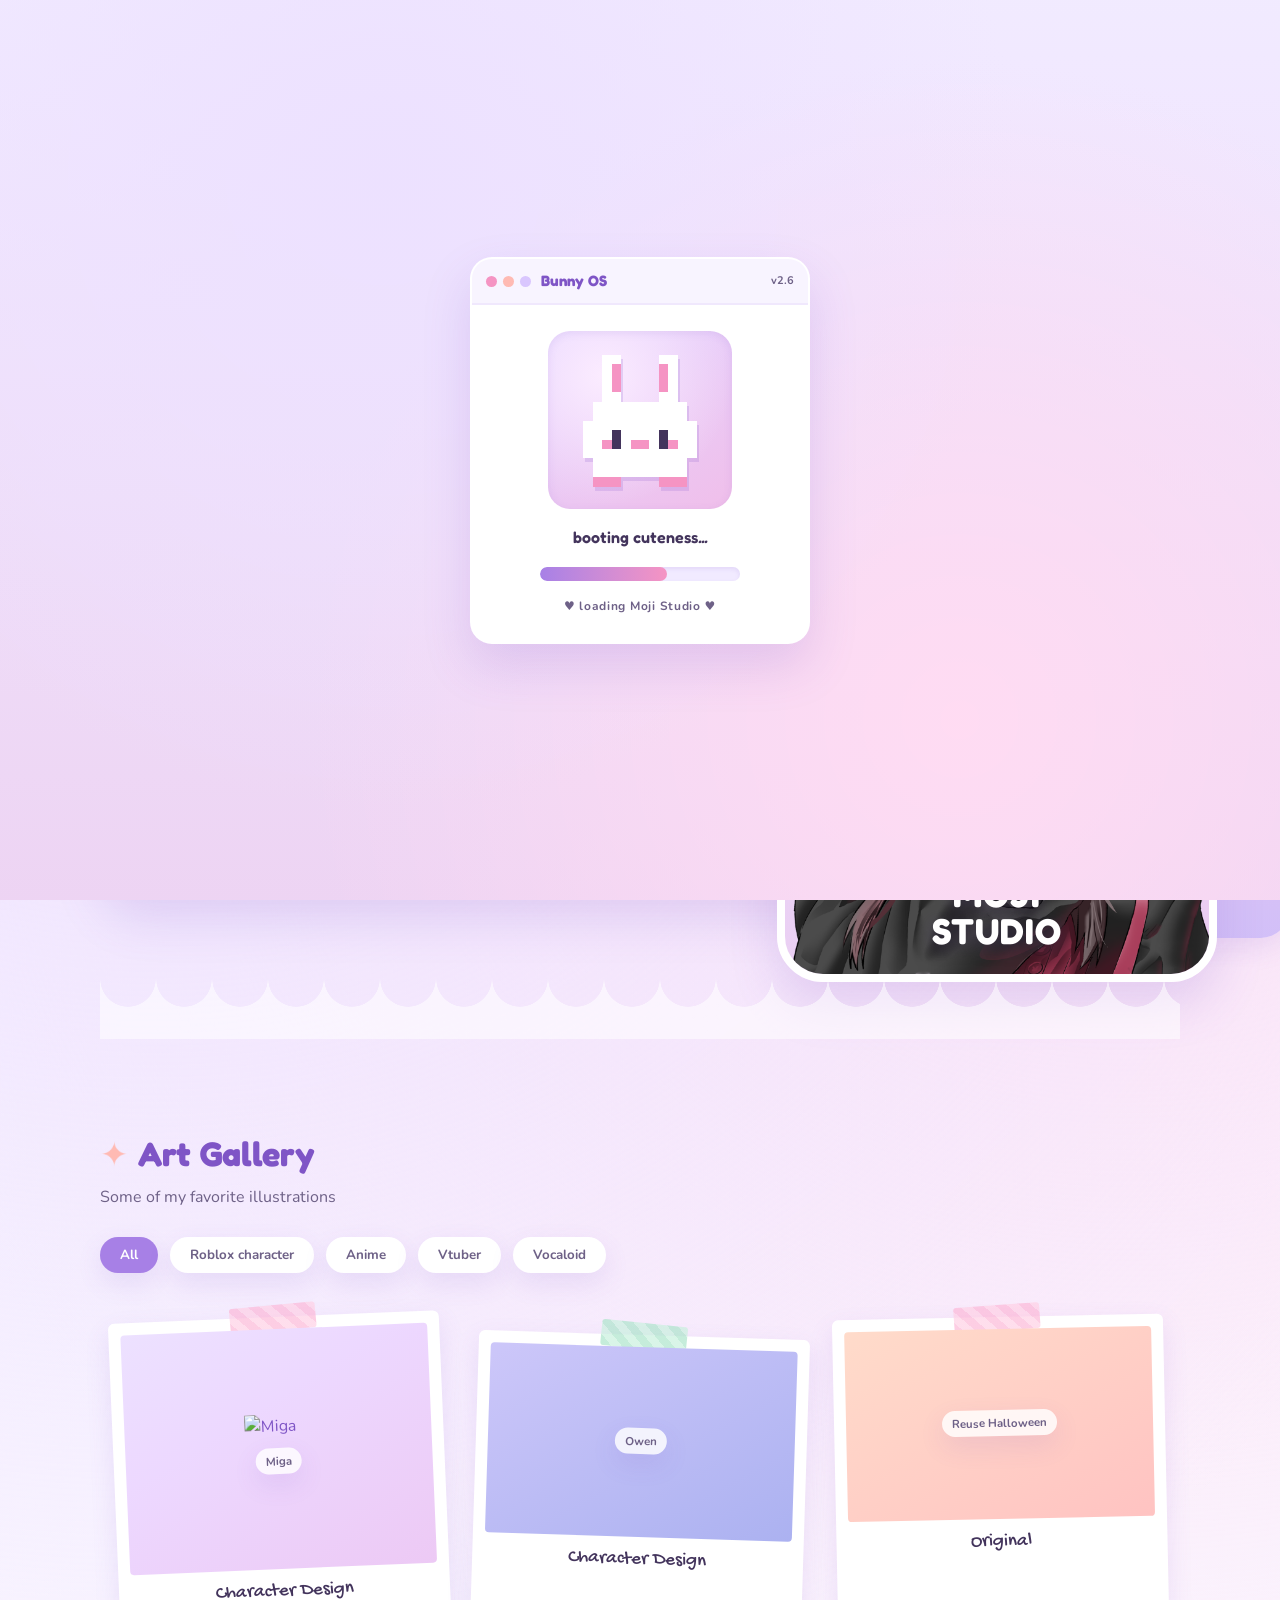
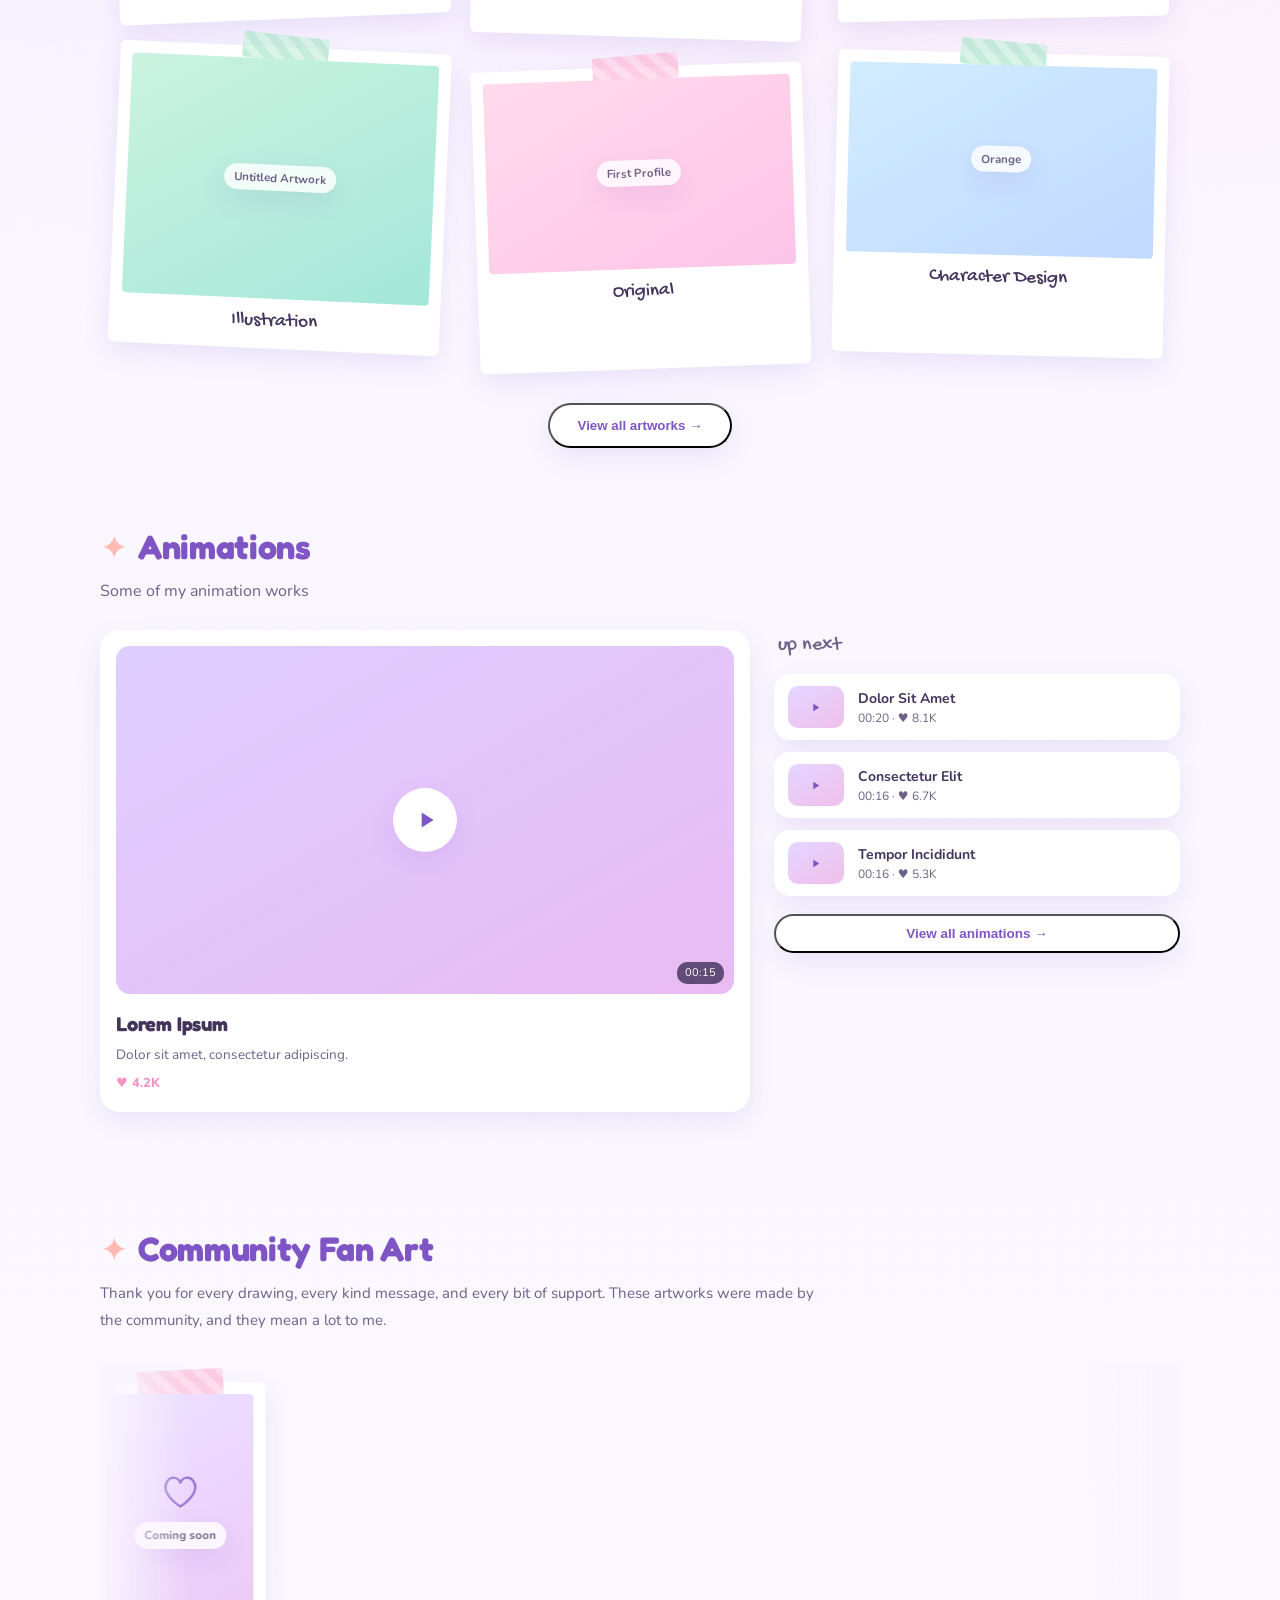
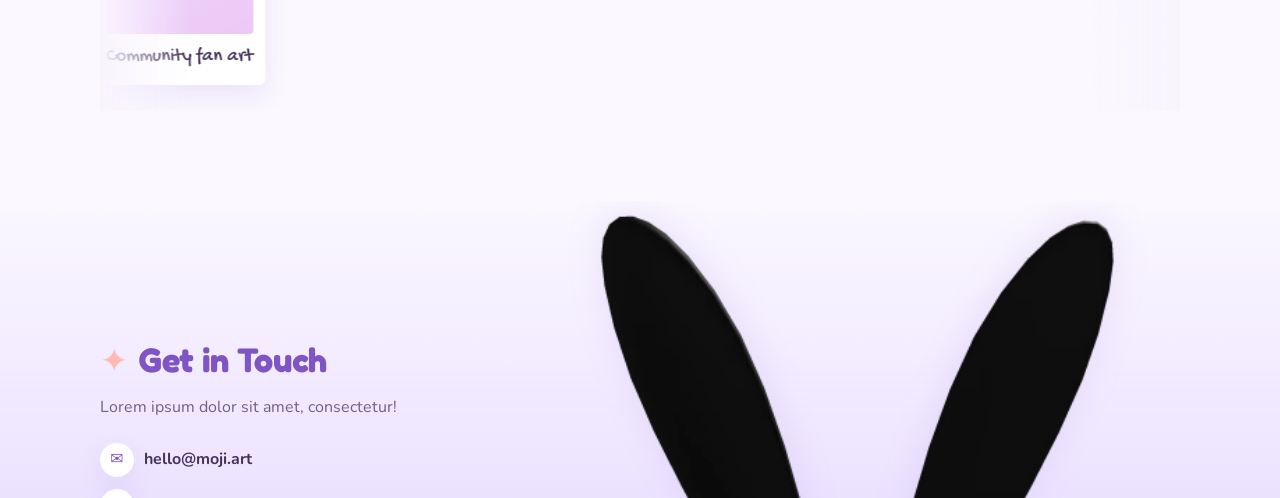
==== index.html @ d2e5fab4 "Small fix" ====
<!doctype html>
<html lang="en">
  <head>
    <meta charset="utf-8" />
    <meta name="viewport" content="width=device-width, initial-scale=1" />
    <meta http-equiv="refresh" content="0; url=kawaii-portfolio/" />
    <title>Moji Portfolio</title>
    <link rel="canonical" href="kawaii-portfolio/" />
    <style>
      body {
        min-height: 100vh;
        margin: 0;
        display: grid;
        place-items: center;
        font-family: system-ui, sans-serif;
        color: #2f2633;
        background: #fff7fb;
      }

      a {
        color: #c9477d;
        font-weight: 700;
      }
    </style>
  </head>
  <body>
    <p>Opening <a href="kawaii-portfolio/">Moji Portfolio</a>...</p>
  </body>
</html>
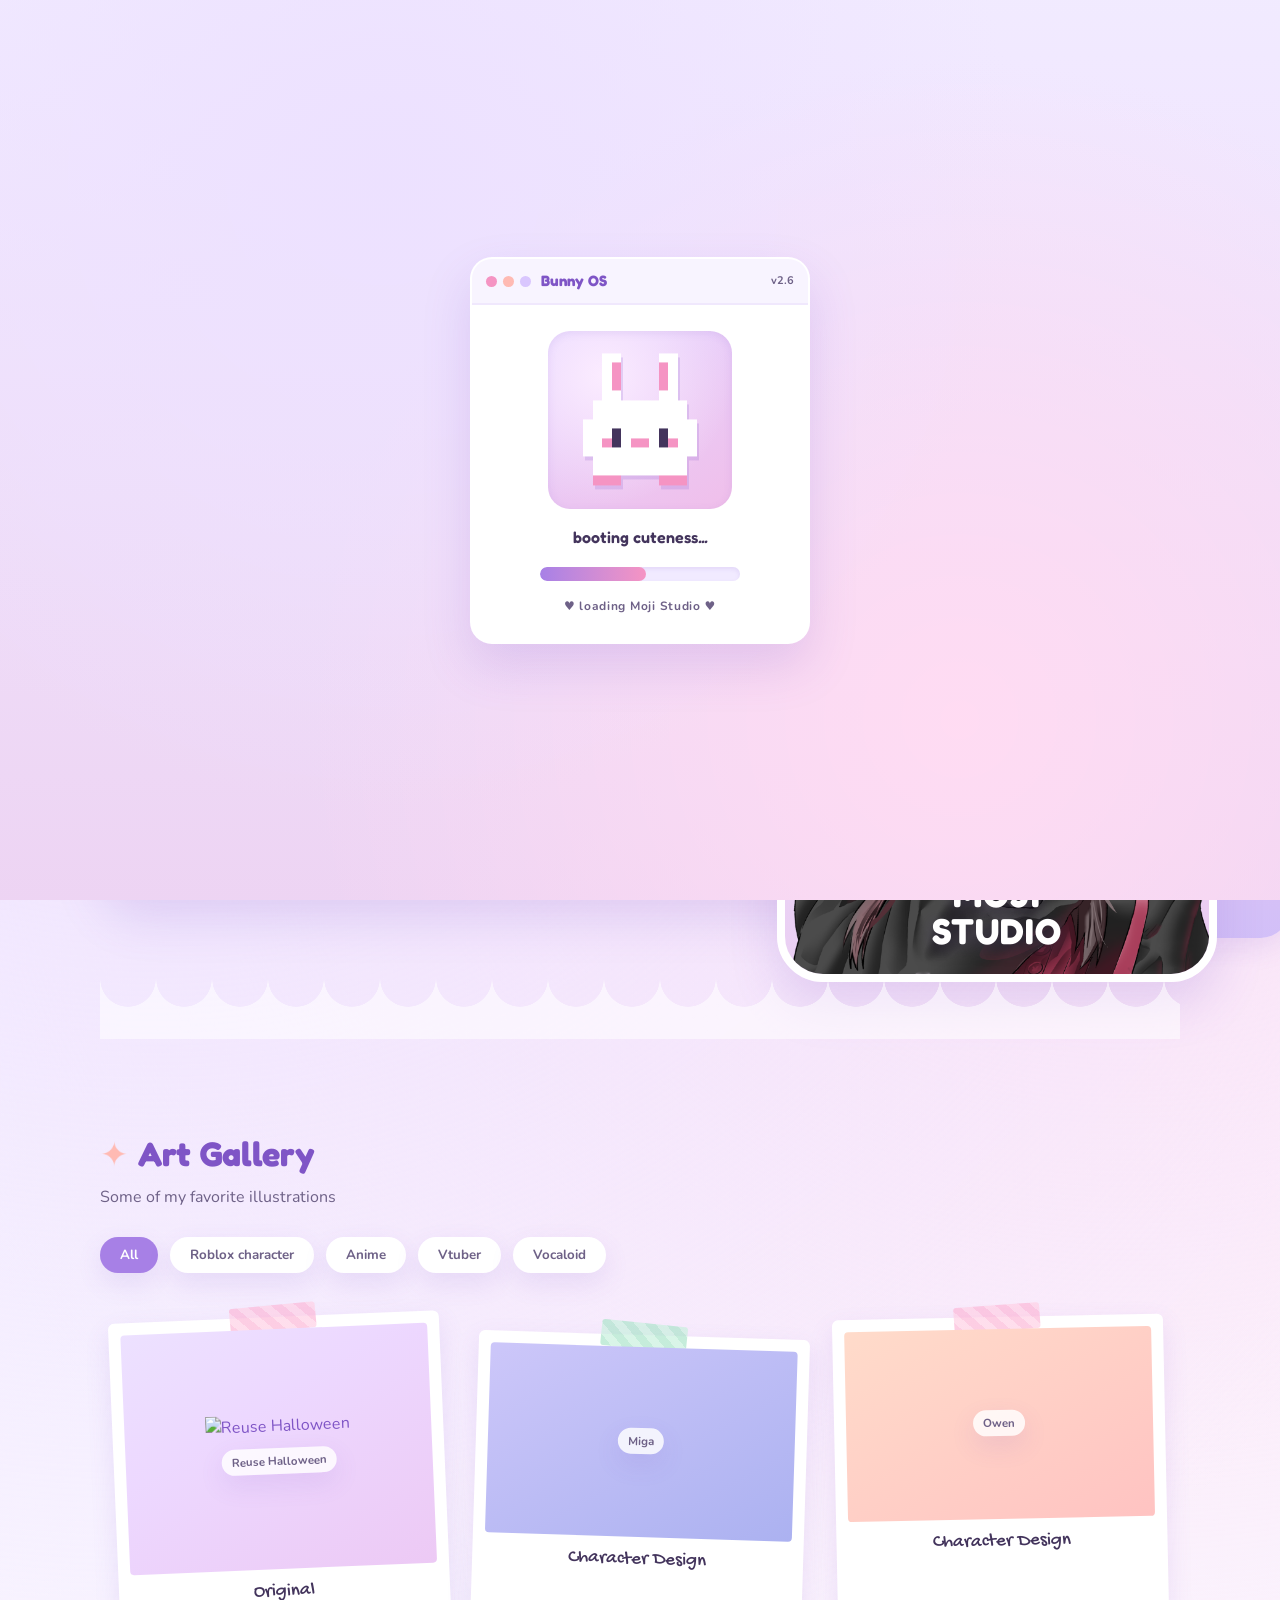
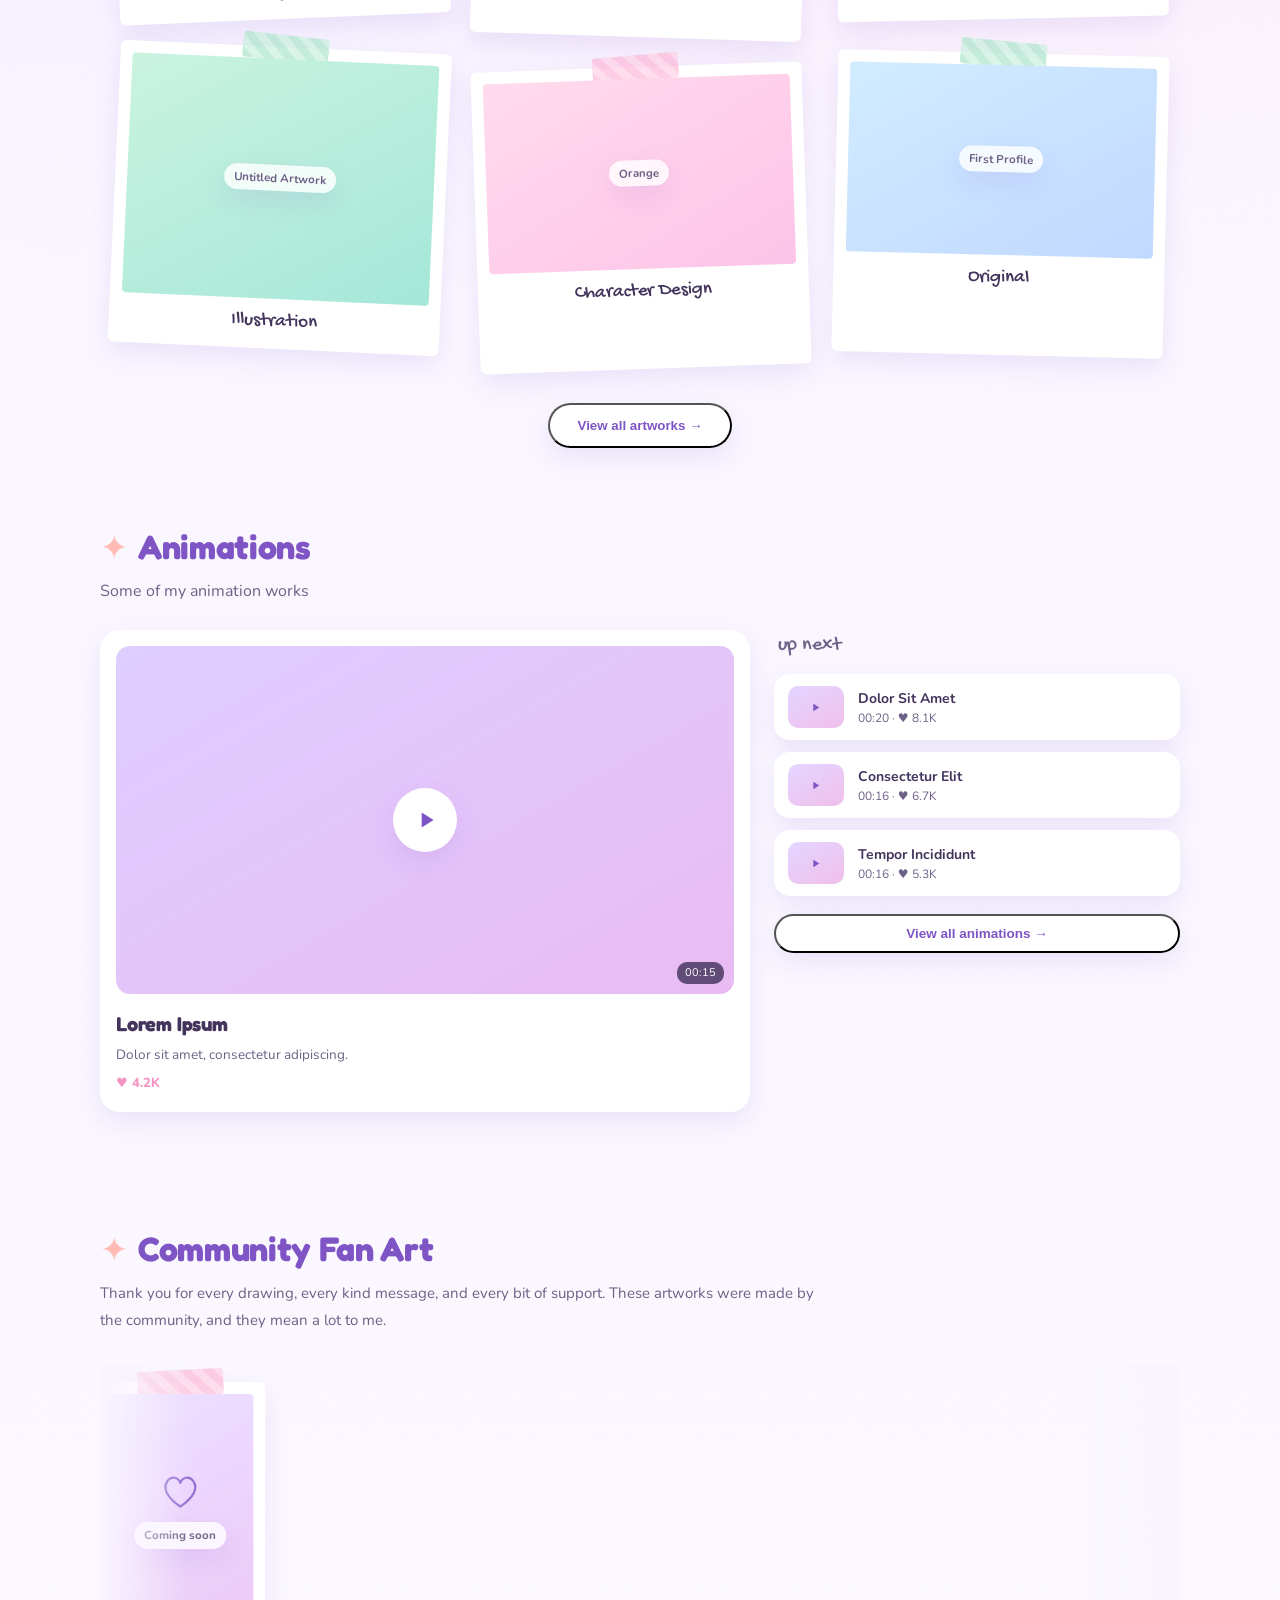
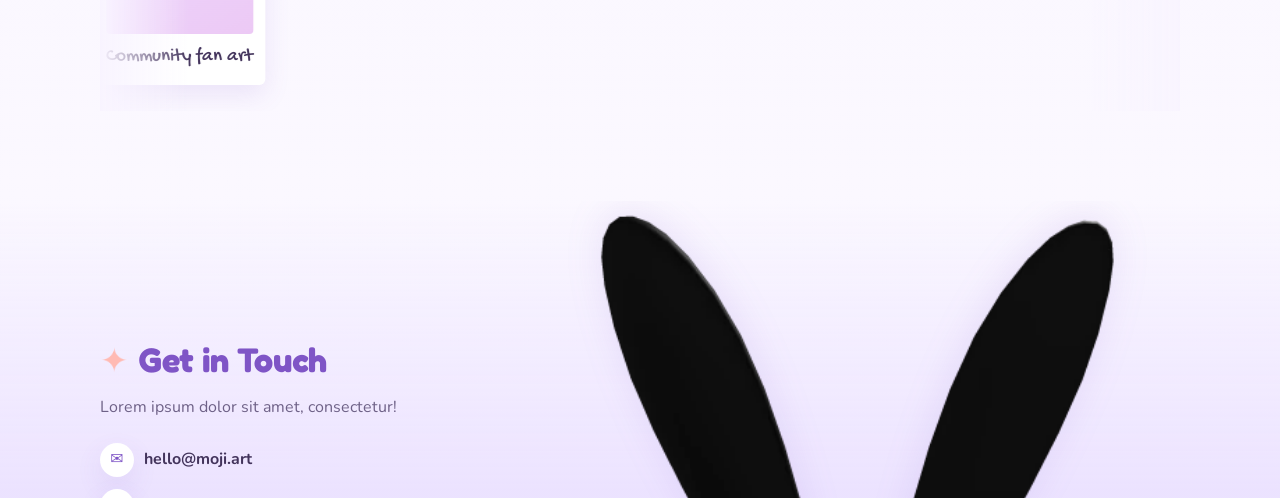
==== commit d2b4fc1d: "Add game development portfolio checkpoint" ====
--- a/index.html
+++ b/index.html
@@ -3,9 +3,9 @@
   <head>
     <meta charset="utf-8" />
     <meta name="viewport" content="width=device-width, initial-scale=1" />
-    <meta http-equiv="refresh" content="0; url=kawaii-portfolio/" />
+    <meta http-equiv="refresh" content="0; url=portfolio/" />
     <title>Moji Portfolio</title>
-    <link rel="canonical" href="kawaii-portfolio/" />
+    <link rel="canonical" href="portfolio/" />
     <style>
       body {
         min-height: 100vh;
@@ -24,6 +24,6 @@
     </style>
   </head>
   <body>
-    <p>Opening <a href="kawaii-portfolio/">Moji Portfolio</a>...</p>
+    <p>Opening <a href="portfolio/">Moji Portfolio</a>...</p>
   </body>
 </html>
